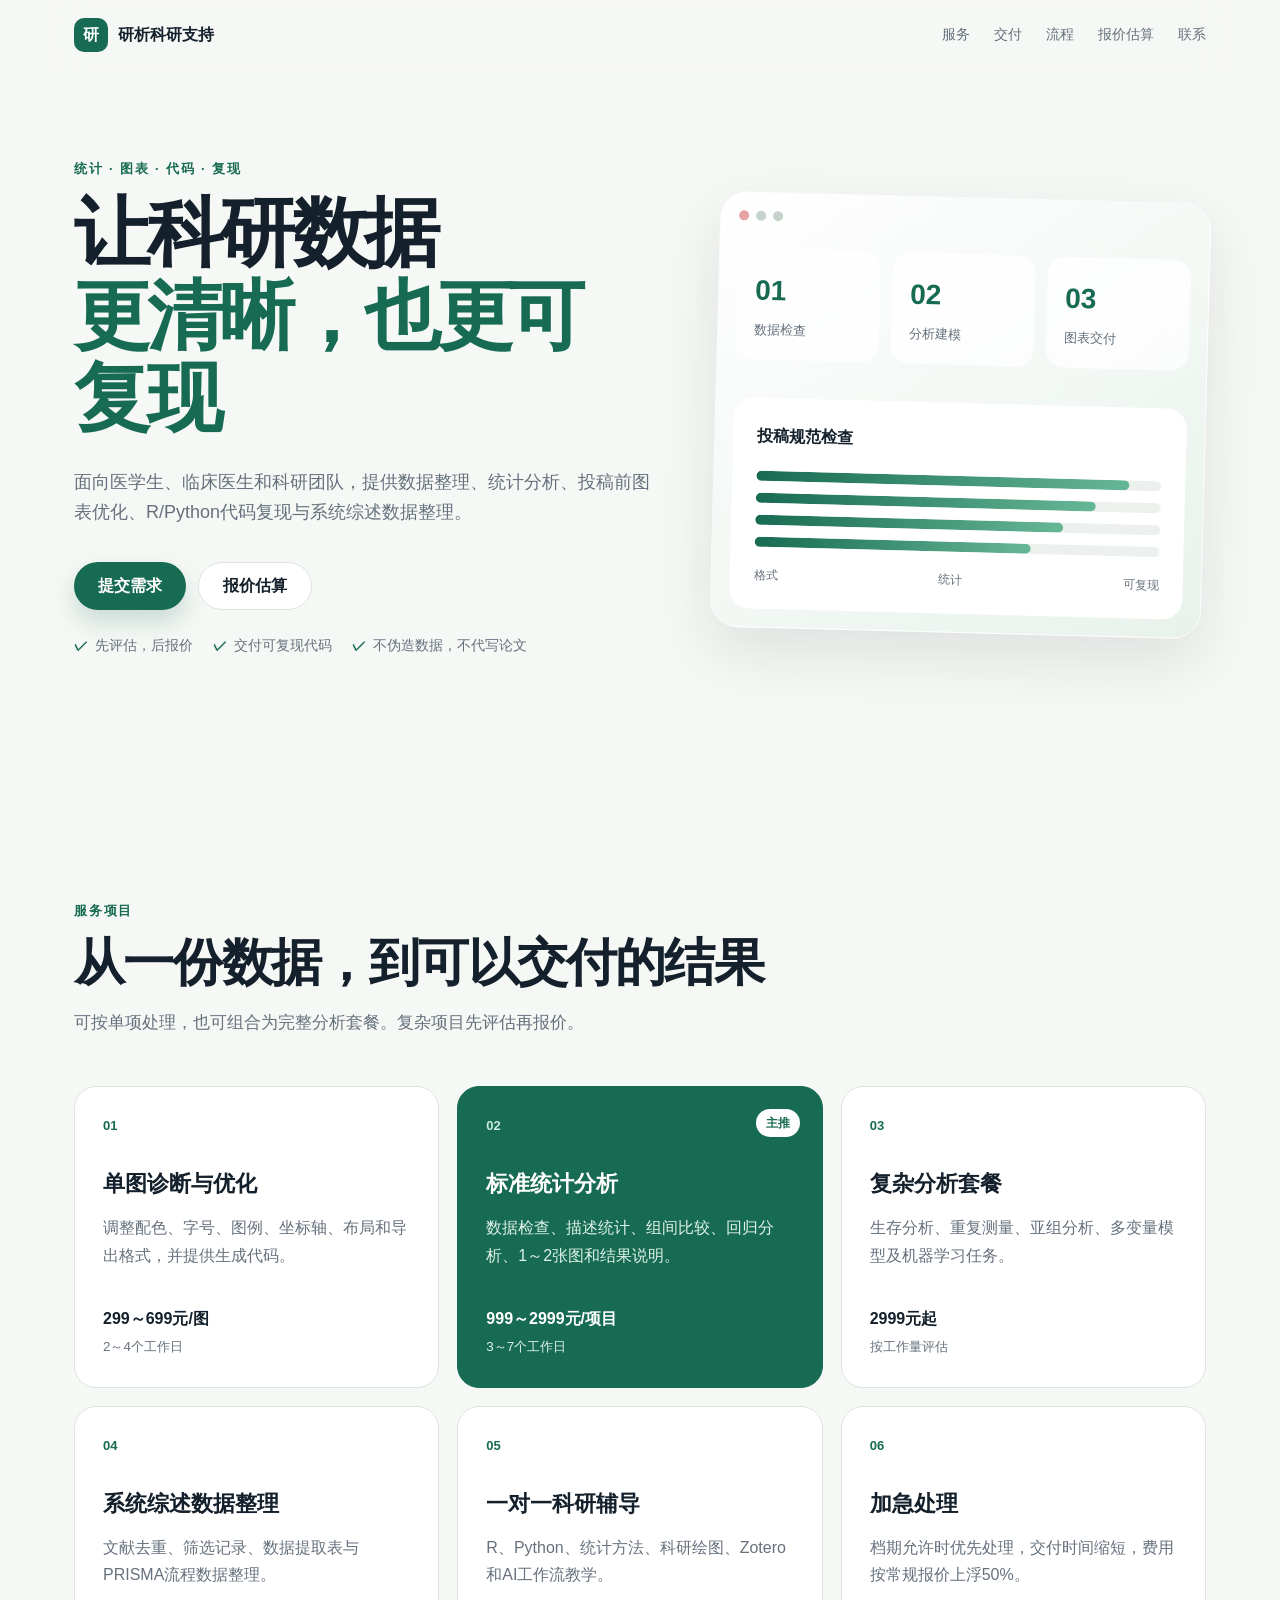
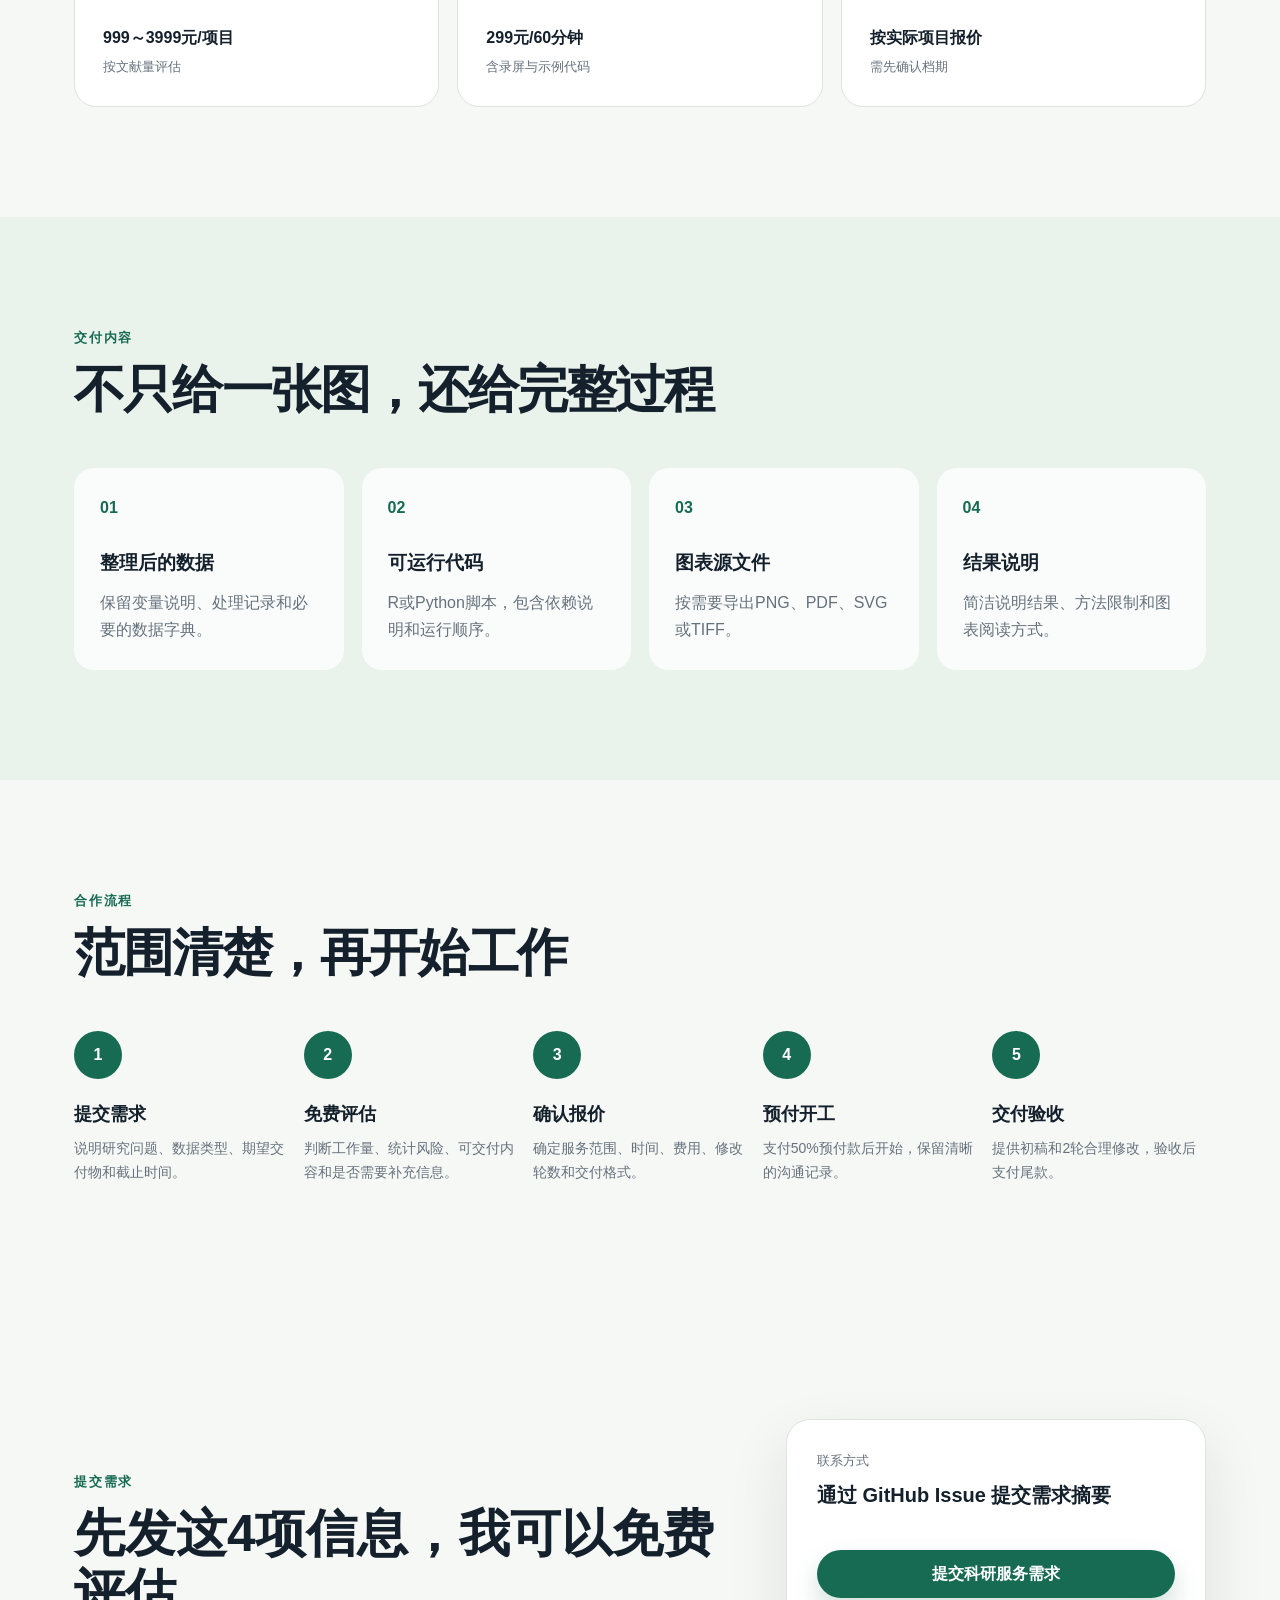
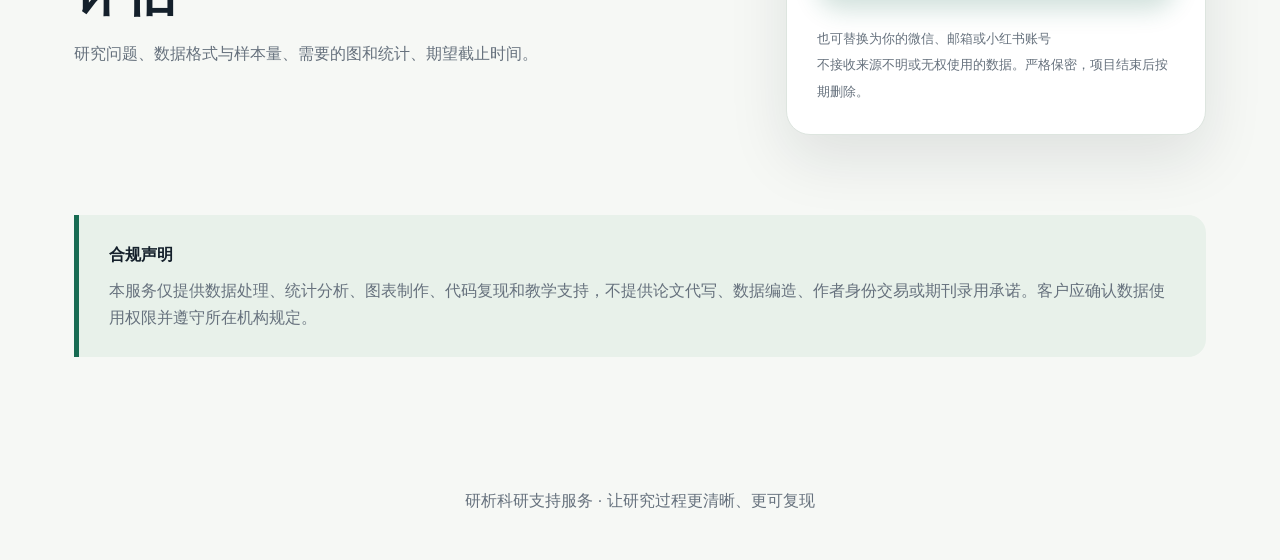
==== index.html @ 6449468e "发布科研支持服务主页" ====
<!doctype html>
<html lang="zh-CN">
<head>
  <meta charset="utf-8">
  <meta name="viewport" content="width=device-width, initial-scale=1">
  <meta name="description" content="医学科研统计、绘图、代码复现和系统综述数据整理服务">
  <title>研析科研支持服务</title>
  <link rel="stylesheet" href="styles.css">
</head>
<body>
  <header class="site-header">
    <a class="brand" href="#top">
      <span class="brand-mark">研</span>
      <span>研析科研支持</span>
    </a>
    <nav>
      <a href="#services">服务</a>
      <a href="#deliverables">交付</a>
      <a href="#process">流程</a>
      <a href="quote.html">报价估算</a>
      <a href="#contact">联系</a>
    </nav>
  </header>

  <main id="top">
    <section class="hero">
      <div class="hero-copy">
        <p class="eyebrow">统计 · 图表 · 代码 · 复现</p>
        <h1>让科研数据<br><span>更清晰，也更可复现</span></h1>
        <p class="lead">面向医学生、临床医生和科研团队，提供数据整理、统计分析、投稿前图表优化、R/Python代码复现与系统综述数据整理。</p>
        <div class="hero-actions">
          <a class="button primary" href="#contact">提交需求</a>
          <a class="button secondary" href="quote.html">报价估算</a>
        </div>
        <ul class="trust-list">
          <li>先评估，后报价</li>
          <li>交付可复现代码</li>
          <li>不伪造数据，不代写论文</li>
        </ul>
      </div>
      <div class="hero-panel" aria-label="示例服务流程">
        <div class="window-bar"><span></span><span></span><span></span></div>
        <div class="metric-row">
          <div><strong>01</strong><span>数据检查</span></div>
          <div><strong>02</strong><span>分析建模</span></div>
          <div><strong>03</strong><span>图表交付</span></div>
        </div>
        <div class="chart-card">
          <div class="chart-title">投稿规范检查</div>
          <div class="bar"><span style="width: 92%"></span></div>
          <div class="bar"><span style="width: 84%"></span></div>
          <div class="bar"><span style="width: 76%"></span></div>
          <div class="bar"><span style="width: 68%"></span></div>
          <div class="chart-labels"><span>格式</span><span>统计</span><span>可复现</span></div>
        </div>
      </div>
    </section>

    <section class="section" id="services">
      <div class="section-heading">
        <p class="eyebrow">服务项目</p>
        <h2>从一份数据，到可以交付的结果</h2>
        <p>可按单项处理，也可组合为完整分析套餐。复杂项目先评估再报价。</p>
      </div>
      <div class="service-grid">
        <article class="service-card">
          <span class="service-number">01</span>
          <h3>单图诊断与优化</h3>
          <p>调整配色、字号、图例、坐标轴、布局和导出格式，并提供生成代码。</p>
          <strong>299～699元/图</strong>
          <small>2～4个工作日</small>
        </article>
        <article class="service-card featured">
          <span class="badge">主推</span>
          <span class="service-number">02</span>
          <h3>标准统计分析</h3>
          <p>数据检查、描述统计、组间比较、回归分析、1～2张图和结果说明。</p>
          <strong>999～2999元/项目</strong>
          <small>3～7个工作日</small>
        </article>
        <article class="service-card">
          <span class="service-number">03</span>
          <h3>复杂分析套餐</h3>
          <p>生存分析、重复测量、亚组分析、多变量模型及机器学习任务。</p>
          <strong>2999元起</strong>
          <small>按工作量评估</small>
        </article>
        <article class="service-card">
          <span class="service-number">04</span>
          <h3>系统综述数据整理</h3>
          <p>文献去重、筛选记录、数据提取表与PRISMA流程数据整理。</p>
          <strong>999～3999元/项目</strong>
          <small>按文献量评估</small>
        </article>
        <article class="service-card">
          <span class="service-number">05</span>
          <h3>一对一科研辅导</h3>
          <p>R、Python、统计方法、科研绘图、Zotero和AI工作流教学。</p>
          <strong>299元/60分钟</strong>
          <small>含录屏与示例代码</small>
        </article>
        <article class="service-card">
          <span class="service-number">06</span>
          <h3>加急处理</h3>
          <p>档期允许时优先处理，交付时间缩短，费用按常规报价上浮50%。</p>
          <strong>按实际项目报价</strong>
          <small>需先确认档期</small>
        </article>
      </div>
    </section>

    <section class="section alt" id="deliverables">
      <div class="section-heading">
        <p class="eyebrow">交付内容</p>
        <h2>不只给一张图，还给完整过程</h2>
      </div>
      <div class="deliverable-grid">
        <div><span>01</span><h3>整理后的数据</h3><p>保留变量说明、处理记录和必要的数据字典。</p></div>
        <div><span>02</span><h3>可运行代码</h3><p>R或Python脚本，包含依赖说明和运行顺序。</p></div>
        <div><span>03</span><h3>图表源文件</h3><p>按需要导出PNG、PDF、SVG或TIFF。</p></div>
        <div><span>04</span><h3>结果说明</h3><p>简洁说明结果、方法限制和图表阅读方式。</p></div>
      </div>
    </section>

    <section class="section" id="process">
      <div class="section-heading">
        <p class="eyebrow">合作流程</p>
        <h2>范围清楚，再开始工作</h2>
      </div>
      <ol class="timeline">
        <li><span>1</span><div><h3>提交需求</h3><p>说明研究问题、数据类型、期望交付物和截止时间。</p></div></li>
        <li><span>2</span><div><h3>免费评估</h3><p>判断工作量、统计风险、可交付内容和是否需要补充信息。</p></div></li>
        <li><span>3</span><div><h3>确认报价</h3><p>确定服务范围、时间、费用、修改轮数和交付格式。</p></div></li>
        <li><span>4</span><div><h3>预付开工</h3><p>支付50%预付款后开始，保留清晰的沟通记录。</p></div></li>
        <li><span>5</span><div><h3>交付验收</h3><p>提供初稿和2轮合理修改，验收后支付尾款。</p></div></li>
      </ol>
    </section>

    <section class="section contact" id="contact">
      <div>
        <p class="eyebrow">提交需求</p>
        <h2>先发这4项信息，我可以免费评估</h2>
        <p>研究问题、数据格式与样本量、需要的图和统计、期望截止时间。</p>
      </div>
      <div class="contact-card">
        <p class="contact-label">联系方式</p>
        <p class="placeholder">通过 GitHub Issue 提交需求摘要</p>
        <a class="button primary full" href="https://github.com/286409565-ai/research-support-site/issues/new?template=service-request.yml">提交科研服务需求</a>
        <p class="contact-alt">也可替换为你的微信、邮箱或小红书账号</p>
        <small>不接收来源不明或无权使用的数据。严格保密，项目结束后按期删除。</small>
      </div>
    </section>

    <section class="notice">
      <strong>合规声明</strong>
      <p>本服务仅提供数据处理、统计分析、图表制作、代码复现和教学支持，不提供论文代写、数据编造、作者身份交易或期刊录用承诺。客户应确认数据使用权限并遵守所在机构规定。</p>
    </section>
  </main>

  <footer>
    <p>研析科研支持服务 · 让研究过程更清晰、更可复现</p>
  </footer>
</body>
</html>
---- styles.css ----
:root {
  --ink: #14202b;
  --muted: #66717d;
  --paper: #f6f8f5;
  --white: #ffffff;
  --green: #176b52;
  --green-dark: #0e4d3b;
  --mint: #dff3e9;
  --line: #dde5df;
  --shadow: 0 24px 60px rgba(20, 32, 43, .10);
}

* { box-sizing: border-box; }
html { scroll-behavior: smooth; }
body {
  margin: 0;
  color: var(--ink);
  background: var(--paper);
  font-family: "PingFang SC", "Noto Sans CJK SC", "Microsoft YaHei", sans-serif;
  line-height: 1.7;
}
a { color: inherit; text-decoration: none; }
.site-header {
  position: sticky;
  top: 0;
  z-index: 10;
  display: flex;
  align-items: center;
  justify-content: space-between;
  max-width: 1180px;
  margin: 0 auto;
  padding: 18px 24px;
  background: rgba(246, 248, 245, .88);
  backdrop-filter: blur(16px);
}
.brand { display: flex; align-items: center; gap: 10px; font-weight: 700; }
.brand-mark {
  display: grid;
  width: 34px;
  height: 34px;
  place-items: center;
  border-radius: 10px;
  color: white;
  background: var(--green);
}
nav { display: flex; gap: 24px; color: var(--muted); font-size: 14px; }
nav a:hover { color: var(--green); }
main { overflow: hidden; }
.hero {
  display: grid;
  grid-template-columns: 1.08fr .92fr;
  gap: 64px;
  align-items: center;
  max-width: 1180px;
  min-height: 720px;
  margin: 0 auto;
  padding: 80px 24px 110px;
}
.eyebrow {
  margin: 0 0 12px;
  color: var(--green);
  font-size: 13px;
  font-weight: 700;
  letter-spacing: .14em;
  text-transform: uppercase;
}
h1, h2, h3, p { margin-top: 0; }
h1 { margin-bottom: 28px; font-size: clamp(44px, 6vw, 76px); line-height: 1.08; letter-spacing: -.045em; }
h1 span { color: var(--green); }
.lead { max-width: 660px; color: var(--muted); font-size: 18px; }
.hero-actions { display: flex; gap: 12px; margin: 34px 0 24px; }
.button {
  display: inline-flex;
  align-items: center;
  justify-content: center;
  min-height: 48px;
  padding: 0 24px;
  border-radius: 999px;
  font-weight: 700;
  transition: transform .2s ease, background .2s ease;
}
.button:hover { transform: translateY(-2px); }
.button.primary { color: white; background: var(--green); box-shadow: 0 12px 24px rgba(23, 107, 82, .20); }
.button.primary:hover { background: var(--green-dark); }
.button.secondary { border: 1px solid var(--line); background: white; }
.trust-list { display: flex; flex-wrap: wrap; gap: 10px 20px; padding: 0; color: var(--muted); font-size: 14px; list-style: none; }
.trust-list li::before { content: "✓"; margin-right: 7px; color: var(--green); font-weight: 800; }
.hero-panel {
  padding: 18px;
  border: 1px solid rgba(255,255,255,.6);
  border-radius: 28px;
  background: linear-gradient(145deg, #ffffff, #e8f2eb);
  box-shadow: var(--shadow);
  transform: rotate(1.5deg);
}
.window-bar { display: flex; gap: 7px; margin-bottom: 28px; }
.window-bar span { width: 10px; height: 10px; border-radius: 50%; background: #c6d3ca; }
.window-bar span:first-child { background: #e6a3a3; }
.metric-row { display: grid; grid-template-columns: repeat(3, 1fr); gap: 12px; margin-bottom: 38px; }
.metric-row div { padding: 18px; border-radius: 18px; background: rgba(255,255,255,.75); }
.metric-row strong { display: block; color: var(--green); font-size: 28px; }
.metric-row span { color: var(--muted); font-size: 13px; }
.chart-card { padding: 24px; border-radius: 20px; background: white; }
.chart-title { margin-bottom: 22px; font-weight: 700; }
.bar { height: 10px; margin: 12px 0; overflow: hidden; border-radius: 999px; background: #edf1ee; }
.bar span { display: block; height: 100%; border-radius: inherit; background: linear-gradient(90deg, var(--green), #66b796); }
.chart-labels { display: flex; justify-content: space-between; margin-top: 18px; color: var(--muted); font-size: 12px; }
.section { max-width: 1180px; margin: 0 auto; padding: 110px 24px; }
.section.alt { max-width: none; padding-right: max(24px, calc((100vw - 1180px)/2 + 24px)); padding-left: max(24px, calc((100vw - 1180px)/2 + 24px)); background: #eaf2ec; }
.section-heading { max-width: 720px; margin-bottom: 48px; }
.section-heading h2 { margin-bottom: 16px; font-size: clamp(34px, 4vw, 52px); line-height: 1.15; letter-spacing: -.035em; }
.section-heading > p:last-child { color: var(--muted); font-size: 17px; }
.service-grid { display: grid; grid-template-columns: repeat(3, 1fr); gap: 18px; }
.service-card { position: relative; display: flex; min-height: 270px; flex-direction: column; padding: 28px; border: 1px solid var(--line); border-radius: 22px; background: white; }
.service-card.featured { color: white; border-color: var(--green); background: var(--green); }
.service-card.featured p, .service-card.featured small { color: #dff3e9; }
.service-number { color: var(--green); font-size: 13px; font-weight: 800; }
.featured .service-number { color: #c9ebdc; }
.service-card h3 { margin: 28px 0 12px; font-size: 22px; }
.service-card p { flex: 1; color: var(--muted); }
.service-card strong { display: block; margin-top: 20px; }
.service-card small { margin-top: 4px; color: var(--muted); }
.badge { position: absolute; top: 22px; right: 22px; padding: 4px 10px; border-radius: 999px; color: var(--green); background: white; font-size: 12px; font-weight: 800; }
.deliverable-grid { display: grid; grid-template-columns: repeat(4, 1fr); gap: 18px; }
.deliverable-grid > div { padding: 26px; border-radius: 20px; background: rgba(255,255,255,.78); }
.deliverable-grid span { color: var(--green); font-weight: 800; }
.deliverable-grid h3 { margin: 26px 0 10px; }
.deliverable-grid p { margin: 0; color: var(--muted); }
.timeline { display: grid; grid-template-columns: repeat(5, 1fr); gap: 16px; margin: 0; padding: 0; list-style: none; }
.timeline li { position: relative; padding-top: 68px; }
.timeline li > span { position: absolute; top: 0; left: 0; display: grid; width: 48px; height: 48px; place-items: center; border-radius: 50%; color: white; background: var(--green); font-weight: 800; }
.timeline h3 { margin-bottom: 8px; font-size: 18px; }
.timeline p { color: var(--muted); font-size: 14px; }
.contact { display: grid; grid-template-columns: 1fr 420px; gap: 64px; align-items: center; padding-bottom: 80px; }
.contact h2 { margin-bottom: 18px; font-size: clamp(34px, 4vw, 52px); line-height: 1.15; }
.contact > div > p:last-child { color: var(--muted); }
.contact-card { padding: 30px; border: 1px solid var(--line); border-radius: 24px; background: white; box-shadow: var(--shadow); }
.contact-label { margin-bottom: 6px; color: var(--muted); font-size: 13px; }
.placeholder { font-size: 20px; font-weight: 700; }
.button.full { width: 100%; margin: 18px 0; }
.contact-card small { color: var(--muted); }
.notice { max-width: 1132px; margin: 0 auto 100px; padding: 26px 30px; border-left: 5px solid var(--green); border-radius: 0 18px 18px 0; background: #e8f1ea; }
.notice p { margin: 8px 0 0; color: var(--muted); }
footer { padding: 30px 24px; color: var(--muted); text-align: center; }

@media (max-width: 900px) {
  nav { display: none; }
  .hero, .contact { grid-template-columns: 1fr; }
  .hero { min-height: auto; padding-top: 52px; }
  .hero-panel { transform: none; }
  .service-grid, .deliverable-grid { grid-template-columns: repeat(2, 1fr); }
  .timeline { grid-template-columns: repeat(2, 1fr); }
}

@media (max-width: 580px) {
  .section { padding-top: 76px; padding-bottom: 76px; }
  .hero-actions { align-items: stretch; flex-direction: column; }
  .service-grid, .deliverable-grid, .timeline { grid-template-columns: 1fr; }
  .metric-row { grid-template-columns: 1fr; }
  .contact-card { padding: 22px; }
}

.contact-alt { margin: 12px 0 0; color: var(--muted); font-size: 13px; }
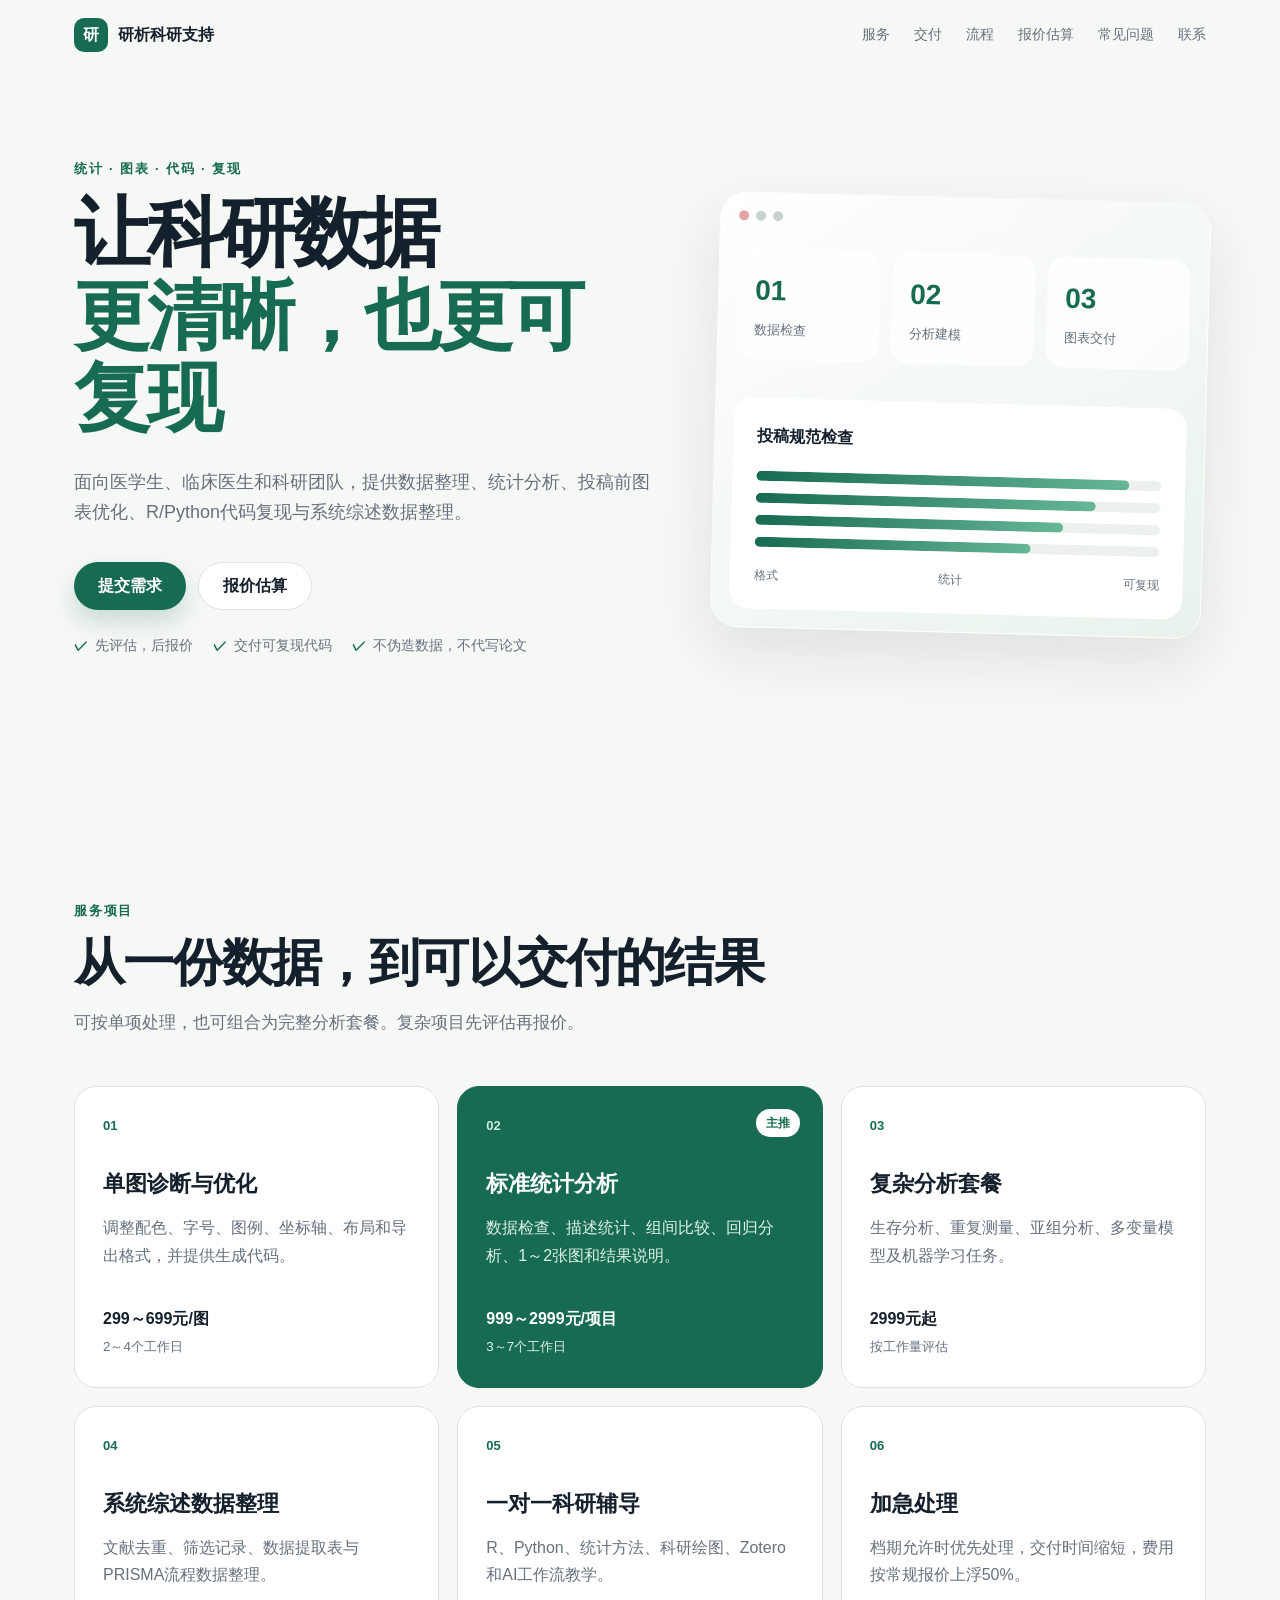
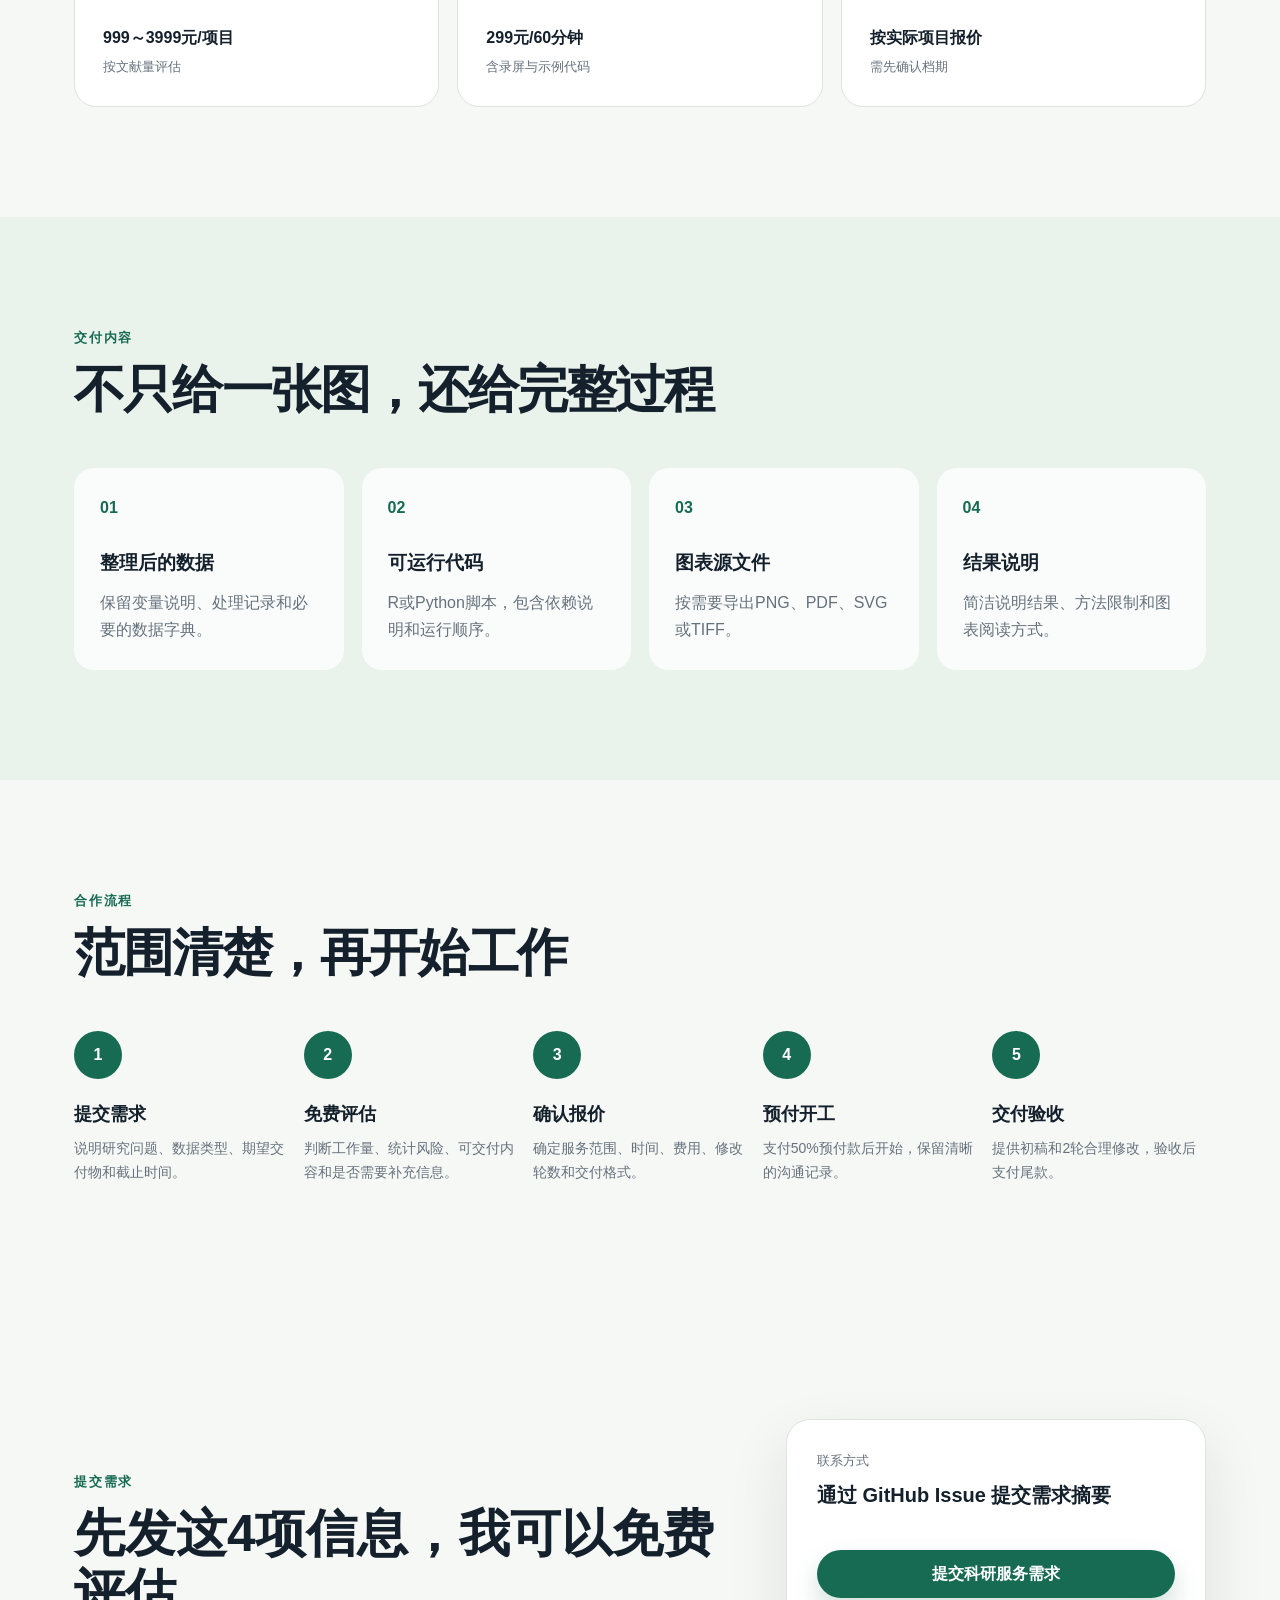
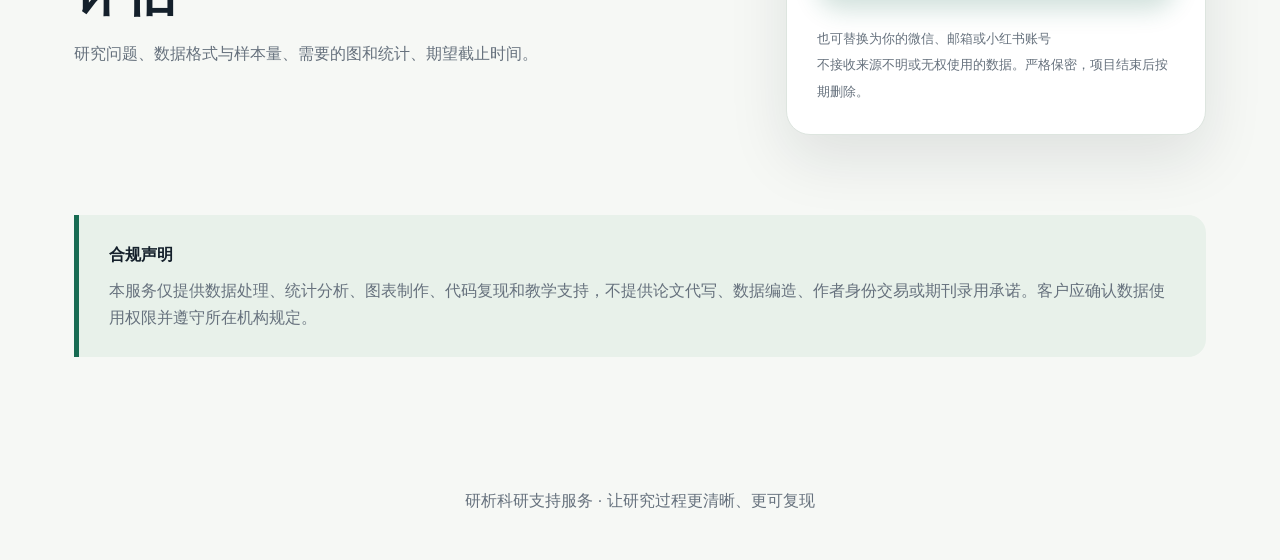
==== commit 58499e52: "添加常见问题和数据安全说明" ====
--- a/index.html
+++ b/index.html
@@ -4,7 +4,15 @@
   <meta charset="utf-8">
   <meta name="viewport" content="width=device-width, initial-scale=1">
   <meta name="description" content="医学科研统计、绘图、代码复现和系统综述数据整理服务">
+  <meta name="theme-color" content="#176b52">
+  <link rel="canonical" href="https://286409565-ai.github.io/research-support-site/">
+  <meta property="og:type" content="website">
+  <meta property="og:title" content="研析科研支持服务">
+  <meta property="og:description" content="医学数据整理、统计分析、投稿前图表优化、R/Python代码复现和系统综述数据整理。">
+  <meta property="og:url" content="https://286409565-ai.github.io/research-support-site/">
+  <meta name="twitter:card" content="summary">
   <title>研析科研支持服务</title>
+  <link rel="icon" href="favicon.svg" type="image/svg+xml">
   <link rel="stylesheet" href="styles.css">
 </head>
 <body>
@@ -18,6 +26,7 @@
       <a href="#deliverables">交付</a>
       <a href="#process">流程</a>
       <a href="quote.html">报价估算</a>
+      <a href="faq.html">常见问题</a>
       <a href="#contact">联系</a>
     </nav>
   </header>
